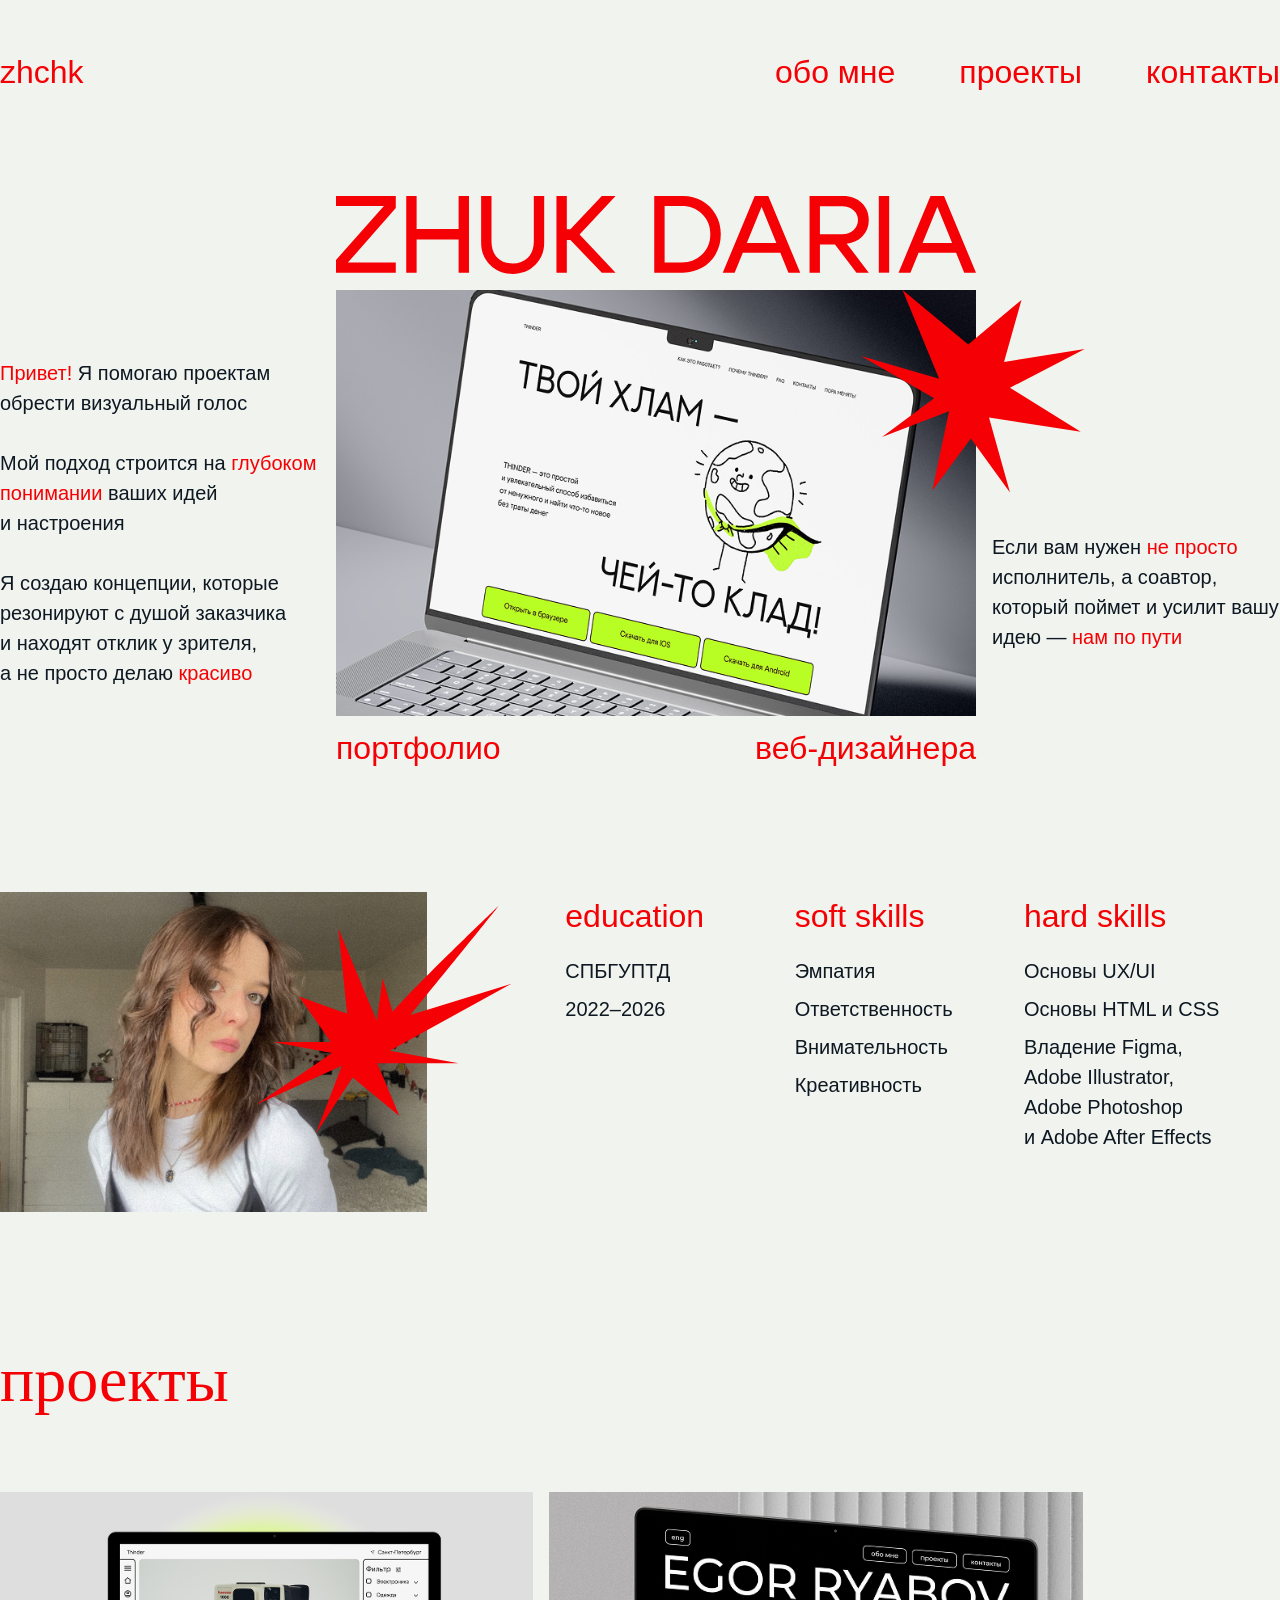
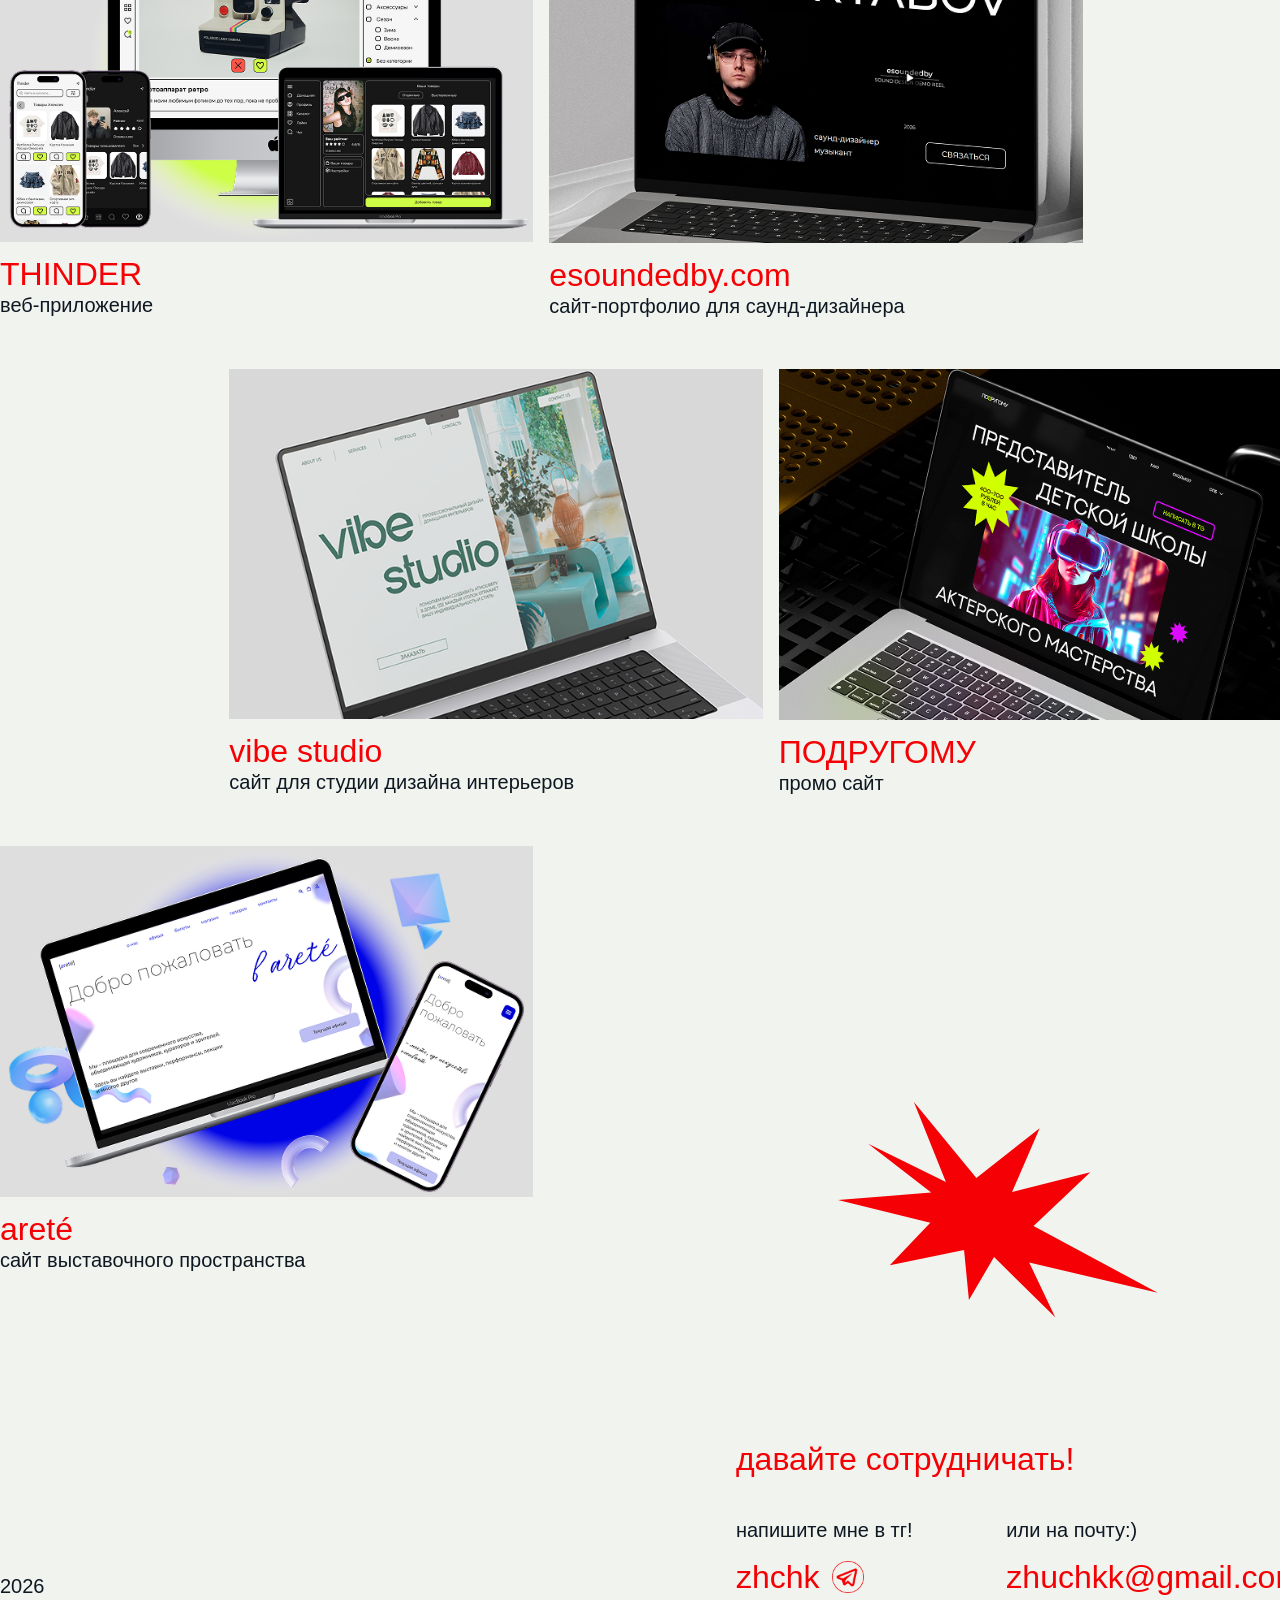
==== index.html @ 7ad75b89 "добавила всё" ====
<!DOCTYPE html>
<html lang="ru">
<head>
    <meta charset="UTF-8">
    <meta name="viewport" content="width=device-width, initial-scale=1.0">
    <title>Daria Zhuk | Веб-дизайнер</title>
    <link rel="stylesheet" type="text/css" href="css/index_style.css">
</head>
<body>
    <header class="header">
        <div class="logo">zhchk</div>
        <div class="nav">
            <div class="nav-item">
                <button class="nav-link" data-scroll="about">обо мне</button>
                <img class="nav-star" 
                     src="css/imgs/main/starhov.svg"
                     alt="star"
                     onerror="this.src='data:image/svg+xml,%3Csvg xmlns=\'http://www.w3.org/2000/svg\' viewBox=\'0 0 30 30\'%3E%3Cpolygon points=\'15,4 18,11 26,11 20,16 23,23 15,18 7,23 10,16 4,11 12,11 15,4\' fill=\'%23F50004\'/%3E%3C/svg%3E'">
            </div>
            <div class="nav-item">
                <button class="nav-link" data-scroll="projects">проекты</button>
                <img class="nav-star" 
                     src="css/imgs/main/starhov.svg"
                     alt="star"
                     onerror="this.src='data:image/svg+xml,%3Csvg xmlns=\'http://www.w3.org/2000/svg\' viewBox=\'0 0 30 30\'%3E%3Cpolygon points=\'15,4 18,11 26,11 20,16 23,23 15,18 7,23 10,16 4,11 12,11 15,4\' fill=\'%23F50004\'/%3E%3C/svg%3E'">
            </div>
            <div class="nav-item">
                <button class="nav-link" data-scroll="contacts">контакты</button>
                <img class="nav-star" 
                     src="css/imgs/main/starhov.svg"
                     alt="star"
                     onerror="this.src='data:image/svg+xml,%3Csvg xmlns=\'http://www.w3.org/2000/svg\' viewBox=\'0 0 30 30\'%3E%3Cpolygon points=\'15,4 18,11 26,11 20,16 23,23 15,18 7,23 10,16 4,11 12,11 15,4\' fill=\'%23F50004\'/%3E%3C/svg%3E'">
            </div>
        </div>
    </header>

    <div class="container">
        <section class="hero" id="hero">
            <div class="row">
                <div class="col-3">
                    <div class="hero-text-left">
                        <p><span style="color:#F50004"> Привет! </span> Я помогаю проектам обрести визуальный голос <br> <br> Мой подход строится на&nbsp;<span style="color:#F50004">глубоком понимании</span> ваших идей и&nbsp;настроения <br> <br> Я создаю концепции, которые резонируют с&nbsp;душой заказчика <br> и&nbsp;находят отклик у&nbsp;зрителя, <br> а&nbsp;не&nbsp;просто делаю <span style="color:#F50004">красиво</span></p>
                    </div>
                </div>

                <div class="col-6">
                    <div class="name-container">
                        <img class="name-image" 
                             src="css/imgs/main/name.svg"
                             alt="Daria Zhuk"
                             onerror="this.src='data:image/svg+xml,%3Csvg xmlns=\'http://www.w3.org/2000/svg\' viewBox=\'0 0 800 200\'%3E%3Crect width=\'800\' height=\'200\' fill=\'%23B7C9E2\'/%3E%3Ctext x=\'400\' y=\'120\' font-size=\'48\' text-anchor=\'middle\' fill=\'%231a1a2e\'%3EDARIA ZHUK%3C/text%3E%3C/svg%3E'">
                    </div>
                    
                    <div class="hero-image-container">
                        <img class="hero-image" 
                             src="css/imgs/main/first.png"
                             alt="Main photo"
                             onerror="this.src='data:image/svg+xml,%3Csvg xmlns=\'http://www.w3.org/2000/svg\' viewBox=\'0 0 800 1000\'%3E%3Crect width=\'800\' height=\'1000\' fill=\'%23B7C9E2\'/%3E%3Ccircle cx=\'400\' cy=\'450\' r=\'180\' fill=\'%2393A9C9\'/%3E%3C/svg%3E'">
                        <img class="hero-star" 
                             src="css/imgs/main/stars/star1.svg"
                             alt="star"
                             onerror="this.src='data:image/svg+xml,%3Csvg xmlns=\'http://www.w3.org/2000/svg\' viewBox=\'0 0 100 100\'%3E%3Cpolygon points=\'50,15 61,35 85,40 68,57 72,82 50,70 28,82 32,57 15,40 39,35 50,15\' fill=\'%23F50004\'/%3E%3C/svg%3E'">
                    </div>
                    
                    <div class="caption-container">
                        <span class="caption-left">портфолио</span>
                        <span class="caption-right">веб-дизайнера</span>
                    </div>
                </div>

                <div class="col-3">
                    <div class="hero-text-right">
                        <p>Если вам нужен <span style="color:#F50004"> не&nbsp;просто </span> исполнитель, а&nbsp;соавтор, который&nbsp;поймет и&nbsp;усилит вашу идею — <span style="color:#F50004"> нам по&nbsp;пути </span></p>
                    </div>
                </div>
            </div>
        </section>

        <section class="info-section" id="about">
            <div class="row">
                <div class="col-4">
                    <div class="photo-container">
                        <img class="me-photo" 
                             src="css/imgs/main/me.png"
                             alt="Daria Zhuk photo"
                             onerror="this.src='data:image/svg+xml,%3Csvg xmlns=\'http://www.w3.org/2000/svg\' viewBox=\'0 0 400 500\'%3E%3Crect width=\'400\' height=\'500\' fill=\'%23E8E8E8\'/%3E%3Ctext x=\'200\' y=\'250\' font-size=\'24\' text-anchor=\'middle\' fill=\'%23999\'%3Eme.png%3C/text%3E%3C/svg%3E'">
                        <img class="star" 
                             src="css/imgs/main/stars/star2.svg"
                             alt="star"
                             onerror="this.src='data:image/svg+xml,%3Csvg xmlns=\'http://www.w3.org/2000/svg\' viewBox=\'0 0 100 100\'%3E%3Cpolygon points=\'50,15 61,35 85,40 68,57 72,82 50,70 28,82 32,57 15,40 39,35 50,15\' fill=\'%23F50004\'/%3E%3C/svg%3E'">
                    </div>
                </div>

                <div class="col-1 empty-col"></div>

                <div class="col-2">
                    <div class="info-title">education</div>
                    <div class="info-content">
                        <ul class="skills-list">
                            <li>СПБГУПТД</li>
                            <li>2022–2026</li>
                        </ul>
                    </div>
                </div>

                <div class="col-2">
                    <div class="info-title">soft skills</div>
                    <div class="info-content">
                        <ul class="skills-list">
                            <li>Эмпатия</li>
                            <li>Ответственность</li>
                            <li>Внимательность</li>
                            <li>Креативность</li>
                        </ul>
                    </div>
                </div>

                <div class="col-2">
                    <div class="info-title">hard skills</div>
                    <div class="info-content">
                        <ul class="skills-list">
                            <li>Основы UX/UI</li>
                            <li>Основы HTML и CSS</li>
                            <li>Владение Figma,
                            Adobe&nbsp;Illustrator,
                            Adobe&nbsp;Photoshop
                            и&nbsp;Adobe&nbsp;After&nbsp;Effects
                            </li>
                        </ul>
                    </div>
                </div>
            </div>
        </section>

        <section class="projects-section" id="projects">
            <div class="row">
                <div class="col-12">
                    <div class="section-title">проекты</div>
                </div>
            </div>
            <div class="row">
                <div class="col-5">
                    <div class="project-card" onclick="window.open('thinder.html', '_self');">
                        <img class="project-image" 
                             src="css/imgs/main/1.png"
                             alt="THINDER"
                             onerror="this.src='data:image/svg+xml,%3Csvg xmlns=\'http://www.w3.org/2000/svg\' viewBox=\'0 0 600 400\'%3E%3Crect width=\'600\' height=\'400\' fill=\'%23E8E8E8\'/%3E%3Ctext x=\'300\' y=\'200\' font-size=\'24\' text-anchor=\'middle\' fill=\'%23999\'%3E1.png%3C/text%3E%3C/svg%3E'">
                        <div class="project-title">THINDER</div>
                        <div class="project-description">веб-приложение</div>
                    </div>
                </div>

                <div class="col-5">
                    <div class="project-card" onclick="window.open('esound.html', '_self');">
                        <img class="project-image" 
                             src="css/imgs/main/2.png"
                             alt="esoundedby.com"
                             onerror="this.src='data:image/svg+xml,%3Csvg xmlns=\'http://www.w3.org/2000/svg\' viewBox=\'0 0 600 400\'%3E%3Crect width=\'600\' height=\'400\' fill=\'%23E8E8E8\'/%3E%3Ctext x=\'300\' y=\'200\' font-size=\'24\' text-anchor=\'middle\' fill=\'%23999\'%3E2.png%3C/text%3E%3C/svg%3E'">
                        <div class="project-title">esoundedby.com</div>
                        <div class="project-description">сайт-портфолио для саунд-дизайнера</div>
                    </div>
                </div>
            </div>

            <div class="row" style="margin-top: 48px;">
                <div class="col-2 empty-col"></div>
                
                <div class="col-5">
                    <div class="project-card" onclick="window.open('vibe.html', '_self');">
                        <img class="project-image" 
                             src="css/imgs/main/3.png"
                             alt="vibe studio"
                             onerror="this.src='data:image/svg+xml,%3Csvg xmlns=\'http://www.w3.org/2000/svg\' viewBox=\'0 0 600 400\'%3E%3Crect width=\'600\' height=\'400\' fill=\'%23E8E8E8\'/%3E%3Ctext x=\'300\' y=\'200\' font-size=\'24\' text-anchor=\'middle\' fill=\'%23999\'%3E3.png%3C/text%3E%3C/svg%3E'">
                        <div class="project-title">vibe studio</div>
                        <div class="project-description">сайт для студии дизайна интерьеров</div>
                    </div>
                </div>

                <div class="col-5">
                    <div class="project-card" onclick="window.open('https://ru.pinterest.com/pin/1829656094195199', '_self');">
                        <img class="project-image" 
                             src="css/imgs/main/4.png"
                             alt="ПОДРУГОМУ"
                             onerror="this.src='data:image/svg+xml,%3Csvg xmlns=\'http://www.w3.org/2000/svg\' viewBox=\'0 0 600 400\'%3E%3Crect width=\'600\' height=\'400\' fill=\'%23E8E8E8\'/%3E%3Ctext x=\'300\' y=\'200\' font-size=\'24\' text-anchor=\'middle\' fill=\'%23999\'%3E4.png%3C/text%3E%3C/svg%3E'">
                        <div class="project-title">ПОДРУГОМУ</div>
                        <div class="project-description">промо сайт</div>
                    </div>
                </div>
            </div>

            <div class="row" style="margin-top: 48px;">
                <div class="col-5">
                    <div class="project-card" onclick="window.open('arete.html', '_self');">
                        <img class="project-image" 
                             src="css/imgs/main/5.png"
                             alt="areté"
                             onerror="this.src='data:image/svg+xml,%3Csvg xmlns=\'http://www.w3.org/2000/svg\' viewBox=\'0 0 600 400\'%3E%3Crect width=\'600\' height=\'400\' fill=\'%23E8E8E8\'/%3E%3Ctext x=\'300\' y=\'200\' font-size=\'24\' text-anchor=\'middle\' fill=\'%23999\'%3E5.png%3C/text%3E%3C/svg%3E'">
                        <div class="project-title">areté</div>
                        <div class="project-description">сайт выставочного пространства</div>
                    </div>
                </div>
            </div>
        </section>

        <footer class="footer" id="contacts">
            <img class="footer-star" 
                 src="css/imgs/main/stars/star3.svg"
                 alt="star"
                 onerror="this.src='data:image/svg+xml,%3Csvg xmlns=\'http://www.w3.org/2000/svg\' viewBox=\'0 0 100 100\'%3E%3Cpolygon points=\'50,15 61,35 85,40 68,57 72,82 50,70 28,82 32,57 15,40 39,35 50,15\' fill=\'%23F50004\'/%3E%3C/svg%3E'">
            
            <div class="row" style="align-items: flex-end; position: relative; z-index: 2;">
                <div class="col-1">
                    <div class="footer-copyright">2026</div>
                </div>

                <!-- 5 пустых колонок (как было изначально) -->
                <div class="col-1 empty-col"></div>
                <div class="col-1 empty-col"></div>
                <div class="col-1 empty-col"></div>
                <div class="col-1 empty-col"></div>
                <div class="col-1 empty-col"></div>

                <!-- Контактная информация: колонки 7-12 (прижата к правому краю) -->
                <div class="col-6">
                    <div class="contact-block">
                        <span class="contact-red-text">давайте сотрудничать!</span>
                    </div>
                    
                    <!-- Увеличил gap между блоками до 24px и сделал email блок шире -->
                    <div class="contact-row" style="display: flex; gap: 24px; align-items: flex-start;">
                        <!-- Блок Telegram -->
                        <div class="contact-item" style="flex: 1;">
                            <div class="contact-small-text">напишите мне в тг!</div>
                            <a href="https://t.me/zhchkk" target="_blank" rel="noopener noreferrer" class="clickable-contact">
                                <span class="contact-red-text">zhchk</span>
                                <img class="contact-icon" 
                                     src="css/imgs/main/tg.png"
                                     alt="telegram"
                                     onerror="this.src='data:image/svg+xml,%3Csvg xmlns=\'http://www.w3.org/2000/svg\' width=\'32\' height=\'32\' viewBox=\'0 0 32 32\'%3E%3Ccircle cx=\'16\' cy=\'16\' r=\'16\' fill=\'%2326A5E4\'/%3E%3Ctext x=\'16\' y=\'22\' text-anchor=\'middle\' fill=\'white\' font-size=\'14\'%3ETG%3C/text%3E%3C/svg%3E'">
                            </a>
                        </div>

                        <!-- Блок Email (шире, чтобы почта помещалась) -->
                        <div class="contact-item" style="flex: 1.5;">
                            <div class="contact-small-text">или на почту:)</div>
                            <div class="contact-text">
                                <span class="contact-red-text">zhuchkk@gmail.com</span>
                                <img class="contact-icon" 
                                     src="css/imgs/main/mail.png"
                                     alt="email"
                                     onerror="this.src='data:image/svg+xml,%3Csvg xmlns=\'http://www.w3.org/2000/svg\' width=\'32\' height=\'32\' viewBox=\'0 0 32 32\'%3E%3Crect width=\'32\' height=\'32\' fill=\'%23EA4335\'/%3E%3Ctext x=\'16\' y=\'22\' text-anchor=\'middle\' fill=\'white\' font-size=\'14\'%3E@%3C/text%3E%3C/svg%3E'">
                            </div>
                        </div>
                    </div>
                </div>
            </div>
        </footer>
    </div>

    <script src="js/index_js.js"></script>
</body>
</html>
---- css/index_style.css ----
@charset "utf-8";
@font-face {
    font-family: "Montserrat";
    src: local("Cygre Light"),
		local("Cygre-400"),
         url("css/font/Cygre-Regular.woff2") format("woff2"),
         url("css/font/Cygre-Regular.woff") format("woff"),
         url("css/font/Cygre-Regular.ttf") format("truetype");
    font-style: normal;
    font-weight: 400;
}

@font-face {
    font-family: "Montserrat";
    src: local("Cygre Regular"),
		 local("Cygre-500"),
         url("css/font/Cygre-Light.woff2") format("woff2"),
         url("css/font/Cygre-Light.woff") format("woff"),
         url("css/font/Cygre-Light.ttf") format("truetype");
    font-style: normal;
    font-weight: 500;
}

        * {
            margin: 0;
            padding: 0;
            box-sizing: border-box;
        }

        html {
            scroll-behavior: smooth;
        }

        body {
            font-family: 'Cygre Light', -apple-system, BlinkMacSystemFont, 'Segoe UI', sans-serif;
            background: #F1F3EE;
            color: #0E1822;
            line-height: 1.5;
        }

        /* === АДАПТИВ ПО ТЗ === */
        /* ПО УМОЛЧАНИЮ (1920px и меньше, включая оригинальный макет):
           контент на всю ширину, максимум 1600px, без лишних полей */
        .header {
            max-width: 1600px;
            margin: 0 auto;
            padding-top: 48px;
            padding-bottom: 40px;
            display: flex;
            justify-content: space-between;
            align-items: center;
        }

        .container {
            max-width: 1600px;
            margin: 0 auto;
        }

        /* ДЛЯ ЭКРАНОВ ОТ 1600px ДО 1920px: 
           основная рабочая зона 1280px, по бокам поля по 160px (или пропорционально) */
        @media (min-width: 1600px) and (max-width: 1919px) {
            .header {
                max-width: 1280px;
                margin-left: auto;
                margin-right: auto;
                padding-left: 0;
                padding-right: 0;
            }
            
            .container {
                max-width: 1280px;
                margin-left: auto;
                margin-right: auto;
            }
            
            /* Звездочки немного корректируем, чтобы не вылезали за пределы */
            .hero-star {
                right: -12%;
                width: 28%;
            }
            .star {
                right: -15%;
                width: 48%;
            }
            .footer-star {
                left: 74%;
                width: 20%;
            }
            .nav-star {
                width: 180%;
                left: 55%;
            }
        }

        /* ДЛЯ ЭКРАНОВ ШИРЕ 1920px: тоже самая логика — рабочая зона 1280px, поля по бокам */
        @media (min-width: 1921px) {
            .header {
                max-width: 1280px;
                margin-left: auto;
                margin-right: auto;
                padding-left: 0;
                padding-right: 0;
            }
            
            .container {
                max-width: 1280px;
                margin-left: auto;
                margin-right: auto;
            }
            
            .hero-star {
                right: -12%;
                width: 28%;
            }
            .star {
                right: -15%;
                width: 48%;
            }
            .footer-star {
                left: 74%;
                width: 20%;
            }
            .nav-star {
                width: 180%;
                left: 55%;
            }
        }

        /* Планшеты и мобильные (до 1280px) */
        @media (max-width: 1279px) {
            .header {
                max-width: 100%;
                padding-left: 24px;
                padding-right: 24px;
            }
            
            .container {
                max-width: 100%;
                padding-left: 24px;
                padding-right: 24px;
            }
            
            .row {
                flex-wrap: wrap;
                gap: 24px;
            }
            
            [class^="col-"], 
            [class*=" col-"] {
                flex-basis: 100% !important;
                max-width: 100% !important;
            }
            
            .hero-text-left {
                padding-top: 0;
            }
            .hero-text-right {
                padding-bottom: 0;
            }
            
            .hero-star {
                width: 20%;
                right: -5%;
                top: -5%;
            }
            .star {
                width: 30%;
                right: -5%;
                top: 30%;
            }
            .footer-star {
                width: 20%;
                left: 80%;
                top: -40%;
            }
            .nav-star {
                width: 40px;
                top: -80%;
            }
            .section-title {
                font-size: 48px;
            }
            .project-title {
                font-size: 28px;
            }
            .contact-red-text {
                font-size: 28px;
            }
            .footer-copyright {
                margin-bottom: 24px;
            }
            
            /* На мобильных контактные блоки идут вертикально */
            .contact-row {
                flex-direction: column !important;
                gap: 32px !important;
            }
            .contact-item {
                width: 100% !important;
            }
            /* Убираем white-space: nowrap на мобильных, чтобы текст переносился */
            .clickable-contact, .contact-text, .contact-red-text {
                white-space: normal !important;
                word-break: break-all;
            }
        }
        
        @media (min-width: 768px) and (max-width: 1279px) {
            .row {
                gap: 16px;
            }
            .hero-text-left, .hero-text-right {
                font-size: 18px;
            }
            .info-title {
                font-size: 28px;
            }
            .info-content {
                font-size: 18px;
            }
            .caption-container {
                font-size: 28px;
            }
        }
        
        @media (max-width: 480px) {
            .header {
                flex-direction: column;
                gap: 20px;
                padding-top: 32px;
                padding-bottom: 24px;
            }
            .nav {
                gap: 32px;
                flex-wrap: wrap;
                justify-content: center;
            }
            .nav-link {
                font-size: 24px;
            }
            .hero {
                margin-top: 30px;
                margin-bottom: 60px;
            }
            .section-title {
                font-size: 36px;
                margin-bottom: 32px;
            }
            .project-title {
                font-size: 24px;
            }
            .project-description {
                font-size: 16px;
            }
            .footer-star {
                width: 25%;
                left: 70%;
                top: -25%;
            }
        }

        /* ОРИГИНАЛЬНЫЕ СТИЛИ (НЕ ТРОГАЕМ) */
        .logo {
            font-size: 32px;
            color: #F50004;
        }

        .nav {
            display: flex;
            gap: 64px;
        }

        .nav-item {
            position: relative;
            display: inline-block;
        }

        .nav-link {
            font-size: 32px;
            color: #F50004;
            text-decoration: none;
            transition: opacity 0.2s ease;
            cursor: pointer;
            background: none;
            border: none;
            font-family: inherit;
            display: inline-block;
        }

        .nav-link:hover {
            opacity: 0.7;
        }

        .nav-star {
            position: absolute;
            left: 60%;
            top: -124%;
            transform: translateX(-50%);
            width: 200%;
            height: auto;
            opacity: 0;
            transition: opacity 0.3s ease;
            pointer-events: none;
        }

        .nav-item:hover .nav-star {
            opacity: 1;
        }

        .row {
            display: flex;
            flex-wrap: nowrap;
            gap: 16px;
            align-items: flex-start;
            position: relative;
        }

        [class^="col-"], 
        [class*=" col-"] {
            flex: 0 0 auto;
            box-sizing: border-box;
        }

        .col-1  { flex-basis: calc(100% / 12 * 1);  max-width: calc(100% / 12 * 1);  }
        .col-2  { flex-basis: calc(100% / 12 * 2);  max-width: calc(100% / 12 * 2);  }
        .col-3  { flex-basis: calc(100% / 12 * 3);  max-width: calc(100% / 12 * 3);  }
        .col-4  { flex-basis: calc(100% / 12 * 4);  max-width: calc(100% / 12 * 4);  }
        .col-5  { flex-basis: calc(100% / 12 * 5);  max-width: calc(100% / 12 * 5);  }
        .col-6  { flex-basis: calc(100% / 12 * 6);  max-width: calc(100% / 12 * 6);  }
        .col-7  { flex-basis: calc(100% / 12 * 7);  max-width: calc(100% / 12 * 7);  }
        .col-8  { flex-basis: calc(100% / 12 * 8);  max-width: calc(100% / 12 * 8);  }
        .col-9  { flex-basis: calc(100% / 12 * 9);  max-width: calc(100% / 12 * 9);  }
        .col-10 { flex-basis: calc(100% / 12 * 10); max-width: calc(100% / 12 * 10); }
        .col-11 { flex-basis: calc(100% / 12 * 11); max-width: calc(100% / 12 * 11); }
        .col-12 { flex-basis: calc(100% / 12 * 12); max-width: calc(100% / 12 * 12); }

        .hero {
            margin-top: 60px;
            margin-bottom: 120px;
            scroll-margin-top: 100px;
        }

        .hero-text-left {
            font-size: 20px;
            padding-top: 64px;
        }

        .hero-text-left p {
            margin-bottom: 0;
        }

        .name-container {
            margin-bottom: 16px;
        }

        .name-image {
            width: 100%;
            height: auto;
            display: block;
        }

        .hero-image-container {
            position: relative;
            width: 100%;
            margin-bottom: 8px;
        }

        .hero-image {
            width: 100%;
            height: auto;
            display: block;
        }

        .hero-star {
            position: absolute;
            right: -17%;
            top: 0%;
            width: 35%;
            height: auto;
            z-index: 2;
            pointer-events: none;
            animation: pulse 3s ease-in-out infinite;
        }

        .caption-container {
            display: flex;
            justify-content: space-between;
            align-items: center;
            width: 100%;
            font-size: 32px;
            color: #F50004;
        }

        .caption-left {
            text-transform: lowercase;
        }

        .caption-right {
            text-transform: lowercase;
        }

        .hero-text-right {
            font-size: 20px;
            padding-bottom: 64px;
        }

        .hero-text-right p {
            margin-bottom: 0;
        }

        .info-section {
            margin-bottom: 120px;
            scroll-margin-top: 100px;
        }

        .photo-container {
            position: relative;
            width: 100%;
        }

        .me-photo {
            width: 100%;
            height: auto;
            display: block;
        }

        .star {
            position: absolute;
            right: -20%;
            top: 40%;
            transform: translateY(-50%);
            width: 60%;
            height: auto;
            z-index: 2;
            pointer-events: none;
            animation: pulse 3s ease-in-out infinite;
        }

        .info-title {
            font-size: 32px;
            color: #F50004;
            margin-bottom: 16px;
        }

        .info-content {
            font-size: 20px;
        }

        .info-content p {
            margin-bottom: 16px;
        }

        .skills-list {
            list-style: none;
            padding: 0;
            margin: 0;
        }

        .skills-list li {
            margin-bottom: 8px;
        }

        .empty-col {
            visibility: hidden;
        }

        .projects-section {
            margin-bottom: 120px;
            scroll-margin-top: 100px;
        }

        .section-title {
            font-size: 64px;
            color: #F50004;
            font-family: 'Cygre Regular';
            margin-bottom: 64px;
        }

        .project-card {
            width: 100%;
            cursor: pointer;
        }

        .project-image {
            width: 100%;
            height: auto;
            display: block;
            margin-bottom: 8px;
            transition: transform 0.3s ease;
        }

        .project-card:hover .project-image {
            transform: scale(1.03);
        }

        .project-title {
            font-size: 32px;
            color: #F50004;
            margin-bottom: -8px;
        }

        .project-description {
            font-size: 20px;
        }

        .footer {
            margin-top: 60px;
            margin-bottom: 60px;
            padding-top: 40px;
            position: relative;
            scroll-margin-top: 80px;
        }

        .footer-star {
            position: absolute;
            left: 78%;
            top: -90%;
            transform: translate(-50%, -50%);
            width: 25%;
            height: auto;
            z-index: 1;
            pointer-events: none;
            animation: pulse 3s ease-in-out infinite;
        }

        .contact-block {
            margin-bottom: 32px;
            position: relative;
            z-index: 2;
        }

        .contact-small-text {
            font-size: 20px;
            margin-bottom: 8px;
        }

        .clickable-contact {
            display: inline-flex;
            align-items: center;
            gap: 12px;
            text-decoration: none;
            transition: opacity 0.2s ease;
            cursor: pointer;
            white-space: nowrap;
        }
        
        .clickable-contact:hover {
            opacity: 0.7;
        }

        .contact-red-text {
            font-size: 32px;
            color: #F50004;
            font-weight: 500;
            display: inline-block;
            white-space: nowrap;
        }
		
        .contact-text {
            display: inline-flex;
            align-items: center;
            gap: 12px;
            white-space: nowrap;
        }

        .contact-icon {
            width: 32px;
            height: 32px;
            vertical-align: middle;
            display: inline-block;
            flex-shrink: 0;
        }

        .footer-copyright {
            font-size: 20px;
            display: flex;
            align-items: flex-end;
            height: 100%;
        }

        .col-1 {
            display: flex;
            flex-direction: column;
            justify-content: flex-end;
        }

        @keyframes pulse {
            0% {
                transform: scale(1);
            }
            50% {
                transform: scale(1.1);
            }
            100% {
                transform: scale(1);
            }
        }
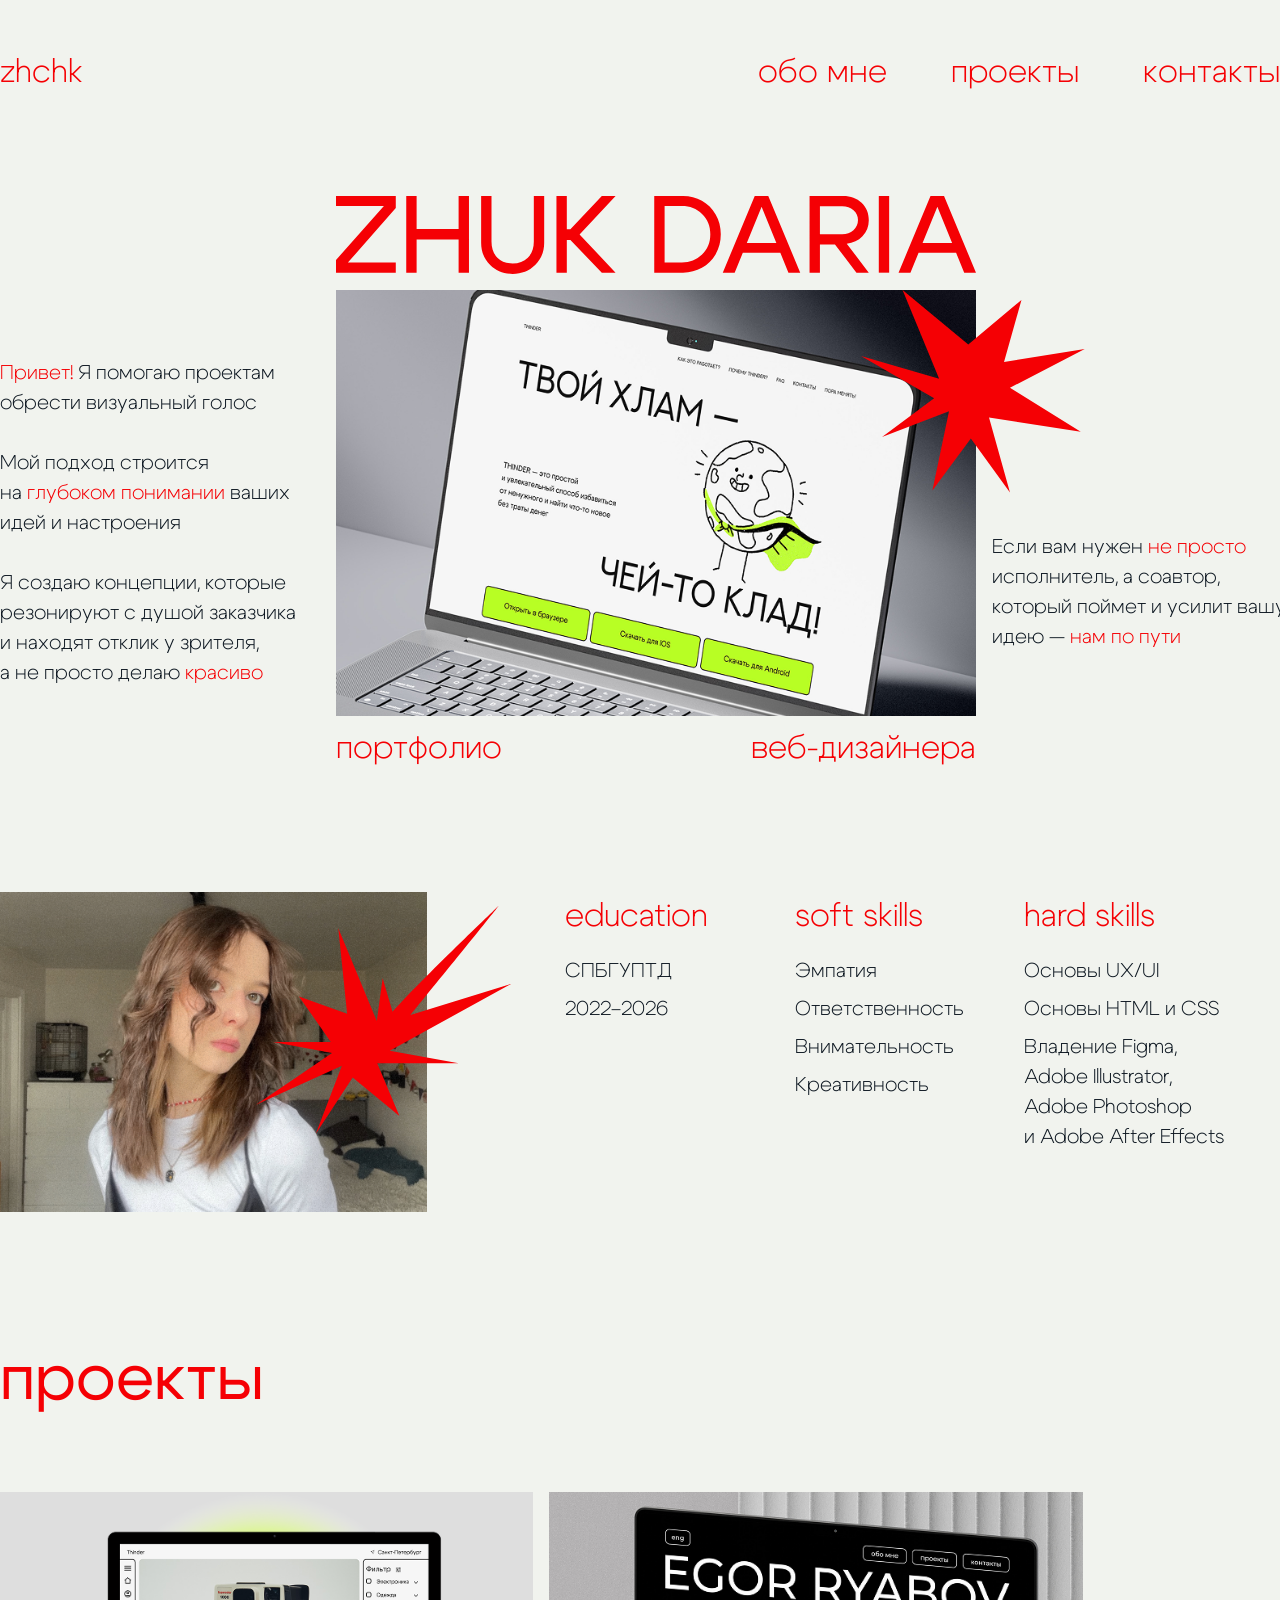
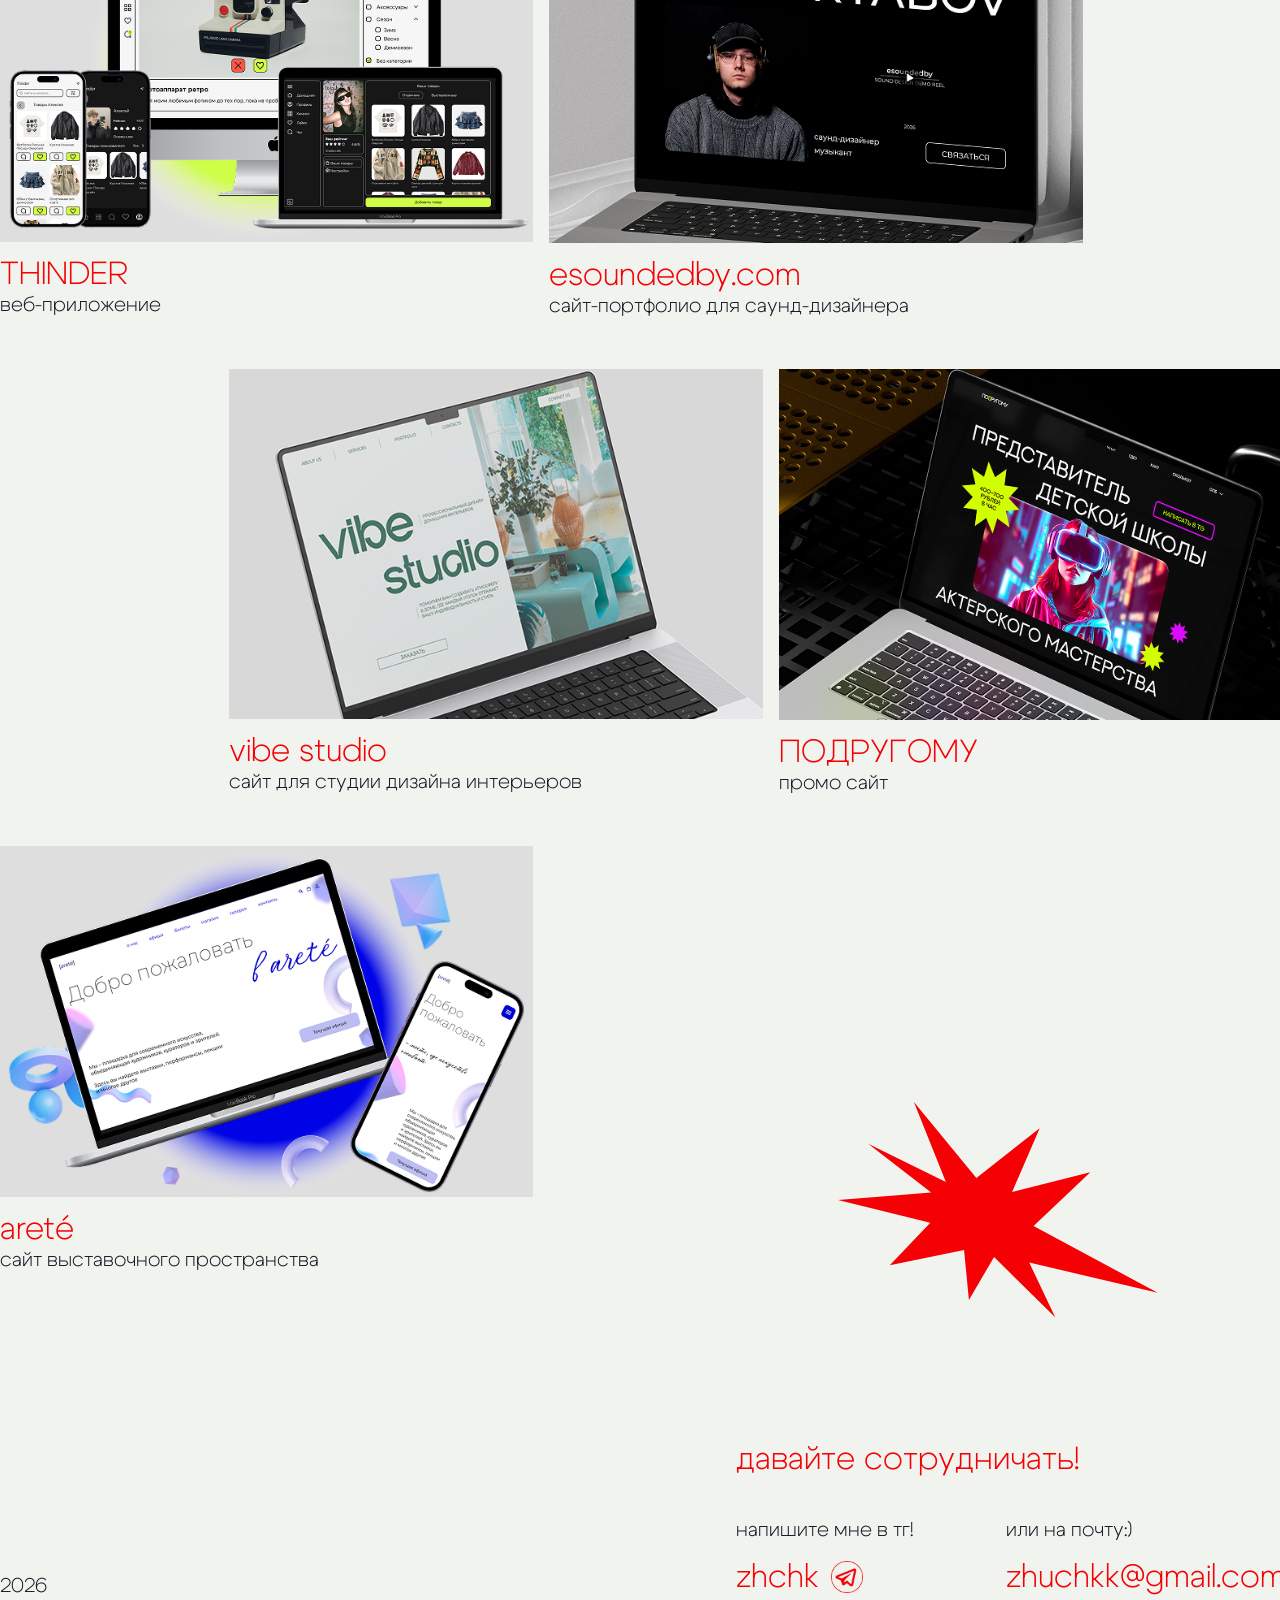
==== commit 676a99a2: "надеюсь последнее.." ====
--- a/index.html
+++ b/index.html
@@ -177,7 +177,7 @@
                 </div>
 
                 <div class="col-5">
-                    <div class="project-card" onclick="window.open('https://ru.pinterest.com/pin/1829656094195199', '_self');">
+                    <div class="project-card" onclick="window.open('podru.html', '_self');">
                         <img class="project-image" 
                              src="css/imgs/main/4.png"
                              alt="ПОДРУГОМУ"
--- a/css/index_style.css
+++ b/css/index_style.css
@@ -1,24 +1,24 @@
 @charset "utf-8";
 @font-face {
-    font-family: "Montserrat";
+    font-family: "Cygre";
+    src: local("Cygre Regular"),
+		local("Cygre-500"),
+         url("font/Cygre-Regular.woff2") format("woff2"),
+         url("font/Cygre-Regular.woff") format("woff"),
+         url("font/Cygre-Regular.ttf") format("truetype");
+    font-style: normal;
+    font-weight: 500;
+}
+
+@font-face {
+    font-family: "Cygre";
     src: local("Cygre Light"),
-		local("Cygre-400"),
-         url("css/font/Cygre-Regular.woff2") format("woff2"),
-         url("css/font/Cygre-Regular.woff") format("woff"),
-         url("css/font/Cygre-Regular.ttf") format("truetype");
+		 local("Cygre-400"),
+         url("font/Cygre-Light.woff2") format("woff2"),
+         url("font/Cygre-Light.woff") format("woff"),
+         url("font/Cygre-Light.ttf") format("truetype");
     font-style: normal;
     font-weight: 400;
-}
-
-@font-face {
-    font-family: "Montserrat";
-    src: local("Cygre Regular"),
-		 local("Cygre-500"),
-         url("css/font/Cygre-Light.woff2") format("woff2"),
-         url("css/font/Cygre-Light.woff") format("woff"),
-         url("css/font/Cygre-Light.ttf") format("truetype");
-    font-style: normal;
-    font-weight: 500;
 }
 
         * {
@@ -32,7 +32,8 @@
         }
 
         body {
-            font-family: 'Cygre Light', -apple-system, BlinkMacSystemFont, 'Segoe UI', sans-serif;
+            font-family: 'Cygre', -apple-system, BlinkMacSystemFont, 'Segoe UI', sans-serif;
+			font-weight: 400;
             background: #F1F3EE;
             color: #0E1822;
             line-height: 1.5;
@@ -472,7 +473,8 @@
         .section-title {
             font-size: 64px;
             color: #F50004;
-            font-family: 'Cygre Regular';
+            font-family: 'Cygre';
+			font-weight: 500;
             margin-bottom: 64px;
         }
 
@@ -551,7 +553,7 @@
         .contact-red-text {
             font-size: 32px;
             color: #F50004;
-            font-weight: 500;
+            font-weight: 400;
             display: inline-block;
             white-space: nowrap;
         }
